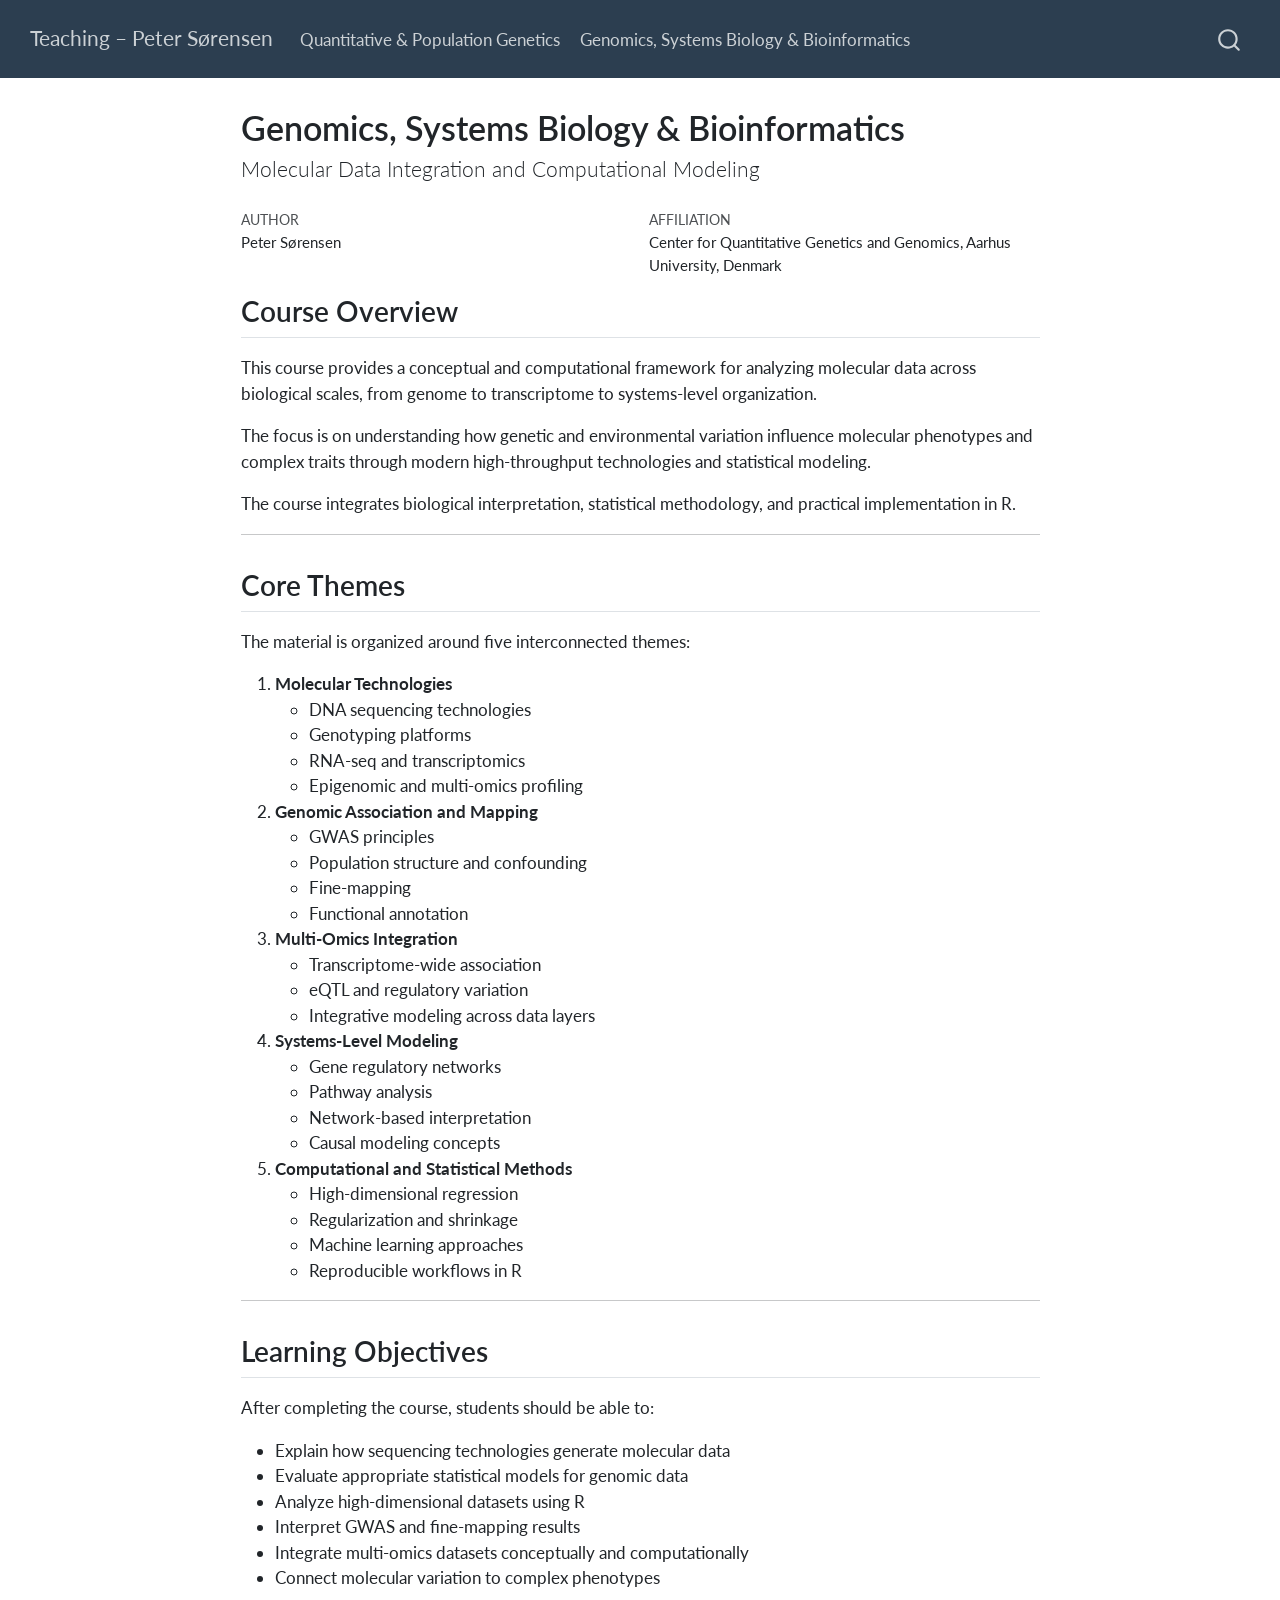
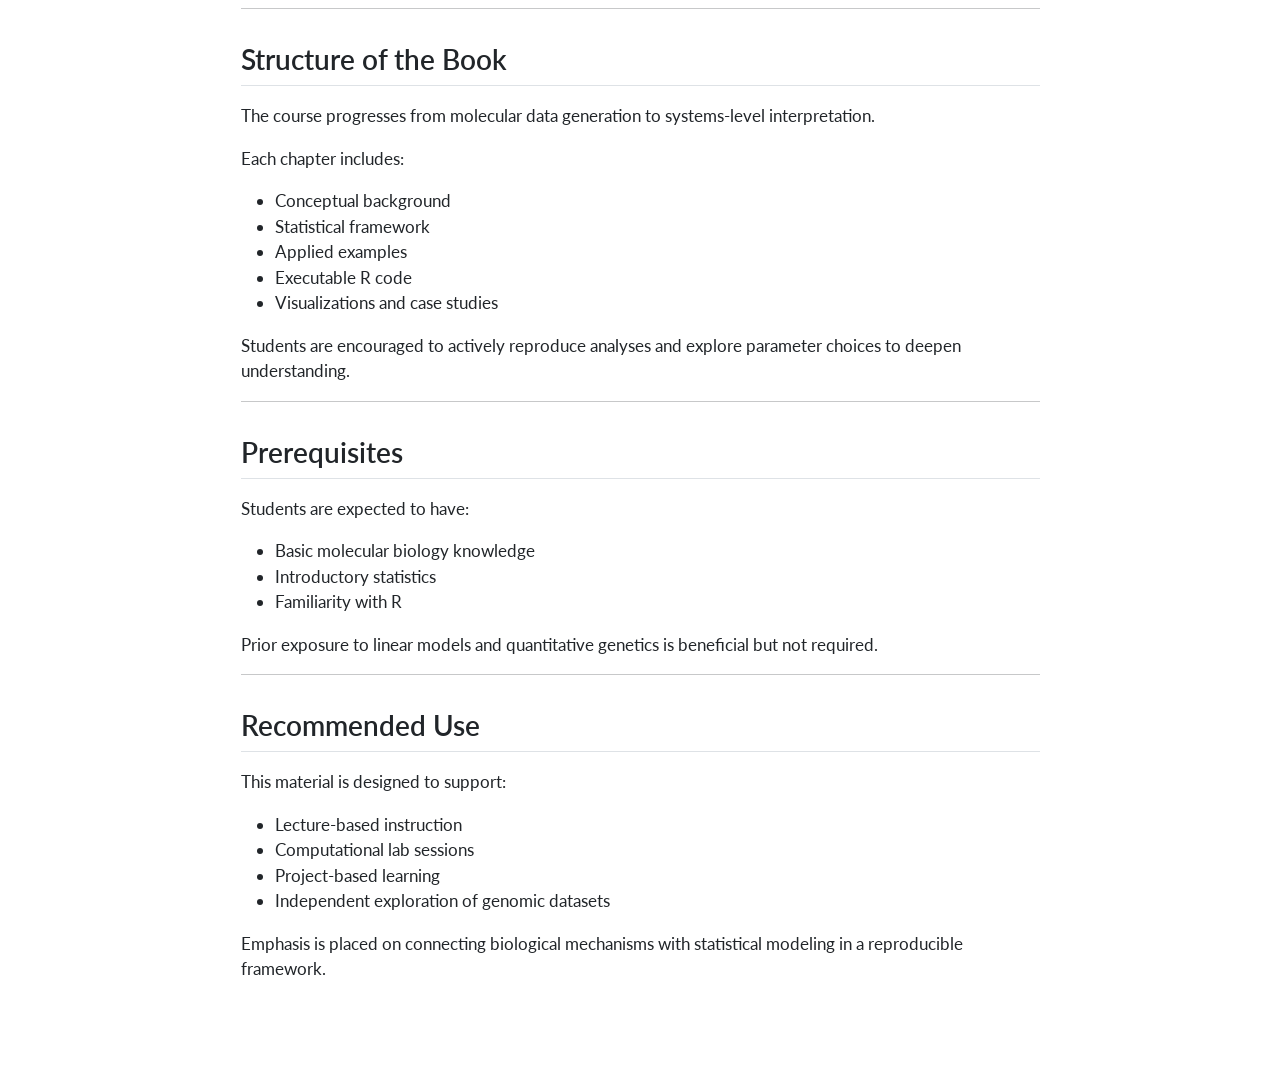
==== docs/genomics-systems-bioinfo/index.html @ 957a89f6 "updates" ====
<!DOCTYPE html>
<html xmlns="http://www.w3.org/1999/xhtml" lang="en" xml:lang="en"><head>

<meta charset="utf-8">
<meta name="generator" content="quarto-1.7.32">

<meta name="viewport" content="width=device-width, initial-scale=1.0, user-scalable=yes">

<meta name="author" content="Peter Sørensen">

<title>Genomics, Systems Biology &amp; Bioinformatics – Teaching – Peter Sørensen</title>
<style>
code{white-space: pre-wrap;}
span.smallcaps{font-variant: small-caps;}
div.columns{display: flex; gap: min(4vw, 1.5em);}
div.column{flex: auto; overflow-x: auto;}
div.hanging-indent{margin-left: 1.5em; text-indent: -1.5em;}
ul.task-list{list-style: none;}
ul.task-list li input[type="checkbox"] {
  width: 0.8em;
  margin: 0 0.8em 0.2em -1em; /* quarto-specific, see https://github.com/quarto-dev/quarto-cli/issues/4556 */ 
  vertical-align: middle;
}
</style>


<script src="../site_libs/quarto-nav/quarto-nav.js"></script>
<script src="../site_libs/quarto-nav/headroom.min.js"></script>
<script src="../site_libs/clipboard/clipboard.min.js"></script>
<script src="../site_libs/quarto-search/autocomplete.umd.js"></script>
<script src="../site_libs/quarto-search/fuse.min.js"></script>
<script src="../site_libs/quarto-search/quarto-search.js"></script>
<meta name="quarto:offset" content="../">
<script src="../site_libs/quarto-html/quarto.js" type="module"></script>
<script src="../site_libs/quarto-html/tabsets/tabsets.js" type="module"></script>
<script src="../site_libs/quarto-html/popper.min.js"></script>
<script src="../site_libs/quarto-html/tippy.umd.min.js"></script>
<script src="../site_libs/quarto-html/anchor.min.js"></script>
<link href="../site_libs/quarto-html/tippy.css" rel="stylesheet">
<link href="../site_libs/quarto-html/quarto-syntax-highlighting-37eea08aefeeee20ff55810ff984fec1.css" rel="stylesheet" id="quarto-text-highlighting-styles">
<script src="../site_libs/bootstrap/bootstrap.min.js"></script>
<link href="../site_libs/bootstrap/bootstrap-icons.css" rel="stylesheet">
<link href="../site_libs/bootstrap/bootstrap-cc63fce9873912f1bbbccf05079cc9ea.min.css" rel="stylesheet" append-hash="true" id="quarto-bootstrap" data-mode="light">
<script id="quarto-search-options" type="application/json">{
  "location": "navbar",
  "copy-button": false,
  "collapse-after": 3,
  "panel-placement": "end",
  "type": "overlay",
  "limit": 50,
  "keyboard-shortcut": [
    "f",
    "/",
    "s"
  ],
  "show-item-context": false,
  "language": {
    "search-no-results-text": "No results",
    "search-matching-documents-text": "matching documents",
    "search-copy-link-title": "Copy link to search",
    "search-hide-matches-text": "Hide additional matches",
    "search-more-match-text": "more match in this document",
    "search-more-matches-text": "more matches in this document",
    "search-clear-button-title": "Clear",
    "search-text-placeholder": "",
    "search-detached-cancel-button-title": "Cancel",
    "search-submit-button-title": "Submit",
    "search-label": "Search"
  }
}</script>


</head>

<body class="nav-fixed fullcontent quarto-light">

<div id="quarto-search-results"></div>
  <header id="quarto-header" class="headroom fixed-top">
    <nav class="navbar navbar-expand-lg " data-bs-theme="dark">
      <div class="navbar-container container-fluid">
      <div class="navbar-brand-container mx-auto">
    <a class="navbar-brand" href="../index.html">
    <span class="navbar-title">Teaching – Peter Sørensen</span>
    </a>
  </div>
            <div id="quarto-search" class="" title="Search"></div>
          <button class="navbar-toggler" type="button" data-bs-toggle="collapse" data-bs-target="#navbarCollapse" aria-controls="navbarCollapse" role="menu" aria-expanded="false" aria-label="Toggle navigation" onclick="if (window.quartoToggleHeadroom) { window.quartoToggleHeadroom(); }">
  <span class="navbar-toggler-icon"></span>
</button>
          <div class="collapse navbar-collapse" id="navbarCollapse">
            <ul class="navbar-nav navbar-nav-scroll me-auto">
  <li class="nav-item">
    <a class="nav-link" href="../quant-genetics/"> 
<span class="menu-text">Quantitative &amp; Population Genetics</span></a>
  </li>  
  <li class="nav-item">
    <a class="nav-link" href="../genomics-systems-bioinfo/"> 
<span class="menu-text">Genomics, Systems Biology &amp; Bioinformatics</span></a>
  </li>  
</ul>
          </div> <!-- /navcollapse -->
            <div class="quarto-navbar-tools">
</div>
      </div> <!-- /container-fluid -->
    </nav>
</header>
<!-- content -->
<div id="quarto-content" class="quarto-container page-columns page-rows-contents page-layout-article page-navbar">
<!-- sidebar -->
<!-- margin-sidebar -->
    
<!-- main -->
<main class="content" id="quarto-document-content">

<header id="title-block-header" class="quarto-title-block default">
<div class="quarto-title">
<h1 class="title">Genomics, Systems Biology &amp; Bioinformatics</h1>
<p class="subtitle lead">Molecular Data Integration and Computational Modeling</p>
</div>


<div class="quarto-title-meta-author">
  <div class="quarto-title-meta-heading">Author</div>
  <div class="quarto-title-meta-heading">Affiliation</div>
  
    <div class="quarto-title-meta-contents">
    <p class="author">Peter Sørensen </p>
  </div>
  <div class="quarto-title-meta-contents">
        <p class="affiliation">
            Center for Quantitative Genetics and Genomics, Aarhus University, Denmark
          </p>
      </div>
  </div>

<div class="quarto-title-meta">

      
  
    
  </div>
  


</header>


<section id="course-overview" class="level2">
<h2 class="anchored" data-anchor-id="course-overview">Course Overview</h2>
<p>This course provides a conceptual and computational framework for analyzing molecular data across biological scales, from genome to transcriptome to systems-level organization.</p>
<p>The focus is on understanding how genetic and environmental variation influence molecular phenotypes and complex traits through modern high-throughput technologies and statistical modeling.</p>
<p>The course integrates biological interpretation, statistical methodology, and practical implementation in R.</p>
<hr>
</section>
<section id="core-themes" class="level2">
<h2 class="anchored" data-anchor-id="core-themes">Core Themes</h2>
<p>The material is organized around five interconnected themes:</p>
<ol type="1">
<li><strong>Molecular Technologies</strong>
<ul>
<li>DNA sequencing technologies<br>
</li>
<li>Genotyping platforms<br>
</li>
<li>RNA-seq and transcriptomics<br>
</li>
<li>Epigenomic and multi-omics profiling</li>
</ul></li>
<li><strong>Genomic Association and Mapping</strong>
<ul>
<li>GWAS principles<br>
</li>
<li>Population structure and confounding<br>
</li>
<li>Fine-mapping<br>
</li>
<li>Functional annotation</li>
</ul></li>
<li><strong>Multi-Omics Integration</strong>
<ul>
<li>Transcriptome-wide association<br>
</li>
<li>eQTL and regulatory variation<br>
</li>
<li>Integrative modeling across data layers</li>
</ul></li>
<li><strong>Systems-Level Modeling</strong>
<ul>
<li>Gene regulatory networks<br>
</li>
<li>Pathway analysis<br>
</li>
<li>Network-based interpretation<br>
</li>
<li>Causal modeling concepts</li>
</ul></li>
<li><strong>Computational and Statistical Methods</strong>
<ul>
<li>High-dimensional regression<br>
</li>
<li>Regularization and shrinkage<br>
</li>
<li>Machine learning approaches<br>
</li>
<li>Reproducible workflows in R</li>
</ul></li>
</ol>
<hr>
</section>
<section id="learning-objectives" class="level2">
<h2 class="anchored" data-anchor-id="learning-objectives">Learning Objectives</h2>
<p>After completing the course, students should be able to:</p>
<ul>
<li>Explain how sequencing technologies generate molecular data<br>
</li>
<li>Evaluate appropriate statistical models for genomic data<br>
</li>
<li>Analyze high-dimensional datasets using R<br>
</li>
<li>Interpret GWAS and fine-mapping results<br>
</li>
<li>Integrate multi-omics datasets conceptually and computationally<br>
</li>
<li>Connect molecular variation to complex phenotypes</li>
</ul>
<hr>
</section>
<section id="structure-of-the-book" class="level2">
<h2 class="anchored" data-anchor-id="structure-of-the-book">Structure of the Book</h2>
<p>The course progresses from molecular data generation to systems-level interpretation.</p>
<p>Each chapter includes:</p>
<ul>
<li>Conceptual background<br>
</li>
<li>Statistical framework<br>
</li>
<li>Applied examples<br>
</li>
<li>Executable R code<br>
</li>
<li>Visualizations and case studies</li>
</ul>
<p>Students are encouraged to actively reproduce analyses and explore parameter choices to deepen understanding.</p>
<hr>
</section>
<section id="prerequisites" class="level2">
<h2 class="anchored" data-anchor-id="prerequisites">Prerequisites</h2>
<p>Students are expected to have:</p>
<ul>
<li>Basic molecular biology knowledge<br>
</li>
<li>Introductory statistics<br>
</li>
<li>Familiarity with R</li>
</ul>
<p>Prior exposure to linear models and quantitative genetics is beneficial but not required.</p>
<hr>
</section>
<section id="recommended-use" class="level2">
<h2 class="anchored" data-anchor-id="recommended-use">Recommended Use</h2>
<p>This material is designed to support:</p>
<ul>
<li>Lecture-based instruction<br>
</li>
<li>Computational lab sessions<br>
</li>
<li>Project-based learning<br>
</li>
<li>Independent exploration of genomic datasets</li>
</ul>
<p>Emphasis is placed on connecting biological mechanisms with statistical modeling in a reproducible framework.</p>


</section>

</main> <!-- /main -->
<script id="quarto-html-after-body" type="application/javascript">
  window.document.addEventListener("DOMContentLoaded", function (event) {
    const icon = "";
    const anchorJS = new window.AnchorJS();
    anchorJS.options = {
      placement: 'right',
      icon: icon
    };
    anchorJS.add('.anchored');
    const isCodeAnnotation = (el) => {
      for (const clz of el.classList) {
        if (clz.startsWith('code-annotation-')) {                     
          return true;
        }
      }
      return false;
    }
    const onCopySuccess = function(e) {
      // button target
      const button = e.trigger;
      // don't keep focus
      button.blur();
      // flash "checked"
      button.classList.add('code-copy-button-checked');
      var currentTitle = button.getAttribute("title");
      button.setAttribute("title", "Copied!");
      let tooltip;
      if (window.bootstrap) {
        button.setAttribute("data-bs-toggle", "tooltip");
        button.setAttribute("data-bs-placement", "left");
        button.setAttribute("data-bs-title", "Copied!");
        tooltip = new bootstrap.Tooltip(button, 
          { trigger: "manual", 
            customClass: "code-copy-button-tooltip",
            offset: [0, -8]});
        tooltip.show();    
      }
      setTimeout(function() {
        if (tooltip) {
          tooltip.hide();
          button.removeAttribute("data-bs-title");
          button.removeAttribute("data-bs-toggle");
          button.removeAttribute("data-bs-placement");
        }
        button.setAttribute("title", currentTitle);
        button.classList.remove('code-copy-button-checked');
      }, 1000);
      // clear code selection
      e.clearSelection();
    }
    const getTextToCopy = function(trigger) {
        const codeEl = trigger.previousElementSibling.cloneNode(true);
        for (const childEl of codeEl.children) {
          if (isCodeAnnotation(childEl)) {
            childEl.remove();
          }
        }
        return codeEl.innerText;
    }
    const clipboard = new window.ClipboardJS('.code-copy-button:not([data-in-quarto-modal])', {
      text: getTextToCopy
    });
    clipboard.on('success', onCopySuccess);
    if (window.document.getElementById('quarto-embedded-source-code-modal')) {
      const clipboardModal = new window.ClipboardJS('.code-copy-button[data-in-quarto-modal]', {
        text: getTextToCopy,
        container: window.document.getElementById('quarto-embedded-source-code-modal')
      });
      clipboardModal.on('success', onCopySuccess);
    }
      var localhostRegex = new RegExp(/^(?:http|https):\/\/localhost\:?[0-9]*\//);
      var mailtoRegex = new RegExp(/^mailto:/);
        var filterRegex = new RegExp('/' + window.location.host + '/');
      var isInternal = (href) => {
          return filterRegex.test(href) || localhostRegex.test(href) || mailtoRegex.test(href);
      }
      // Inspect non-navigation links and adorn them if external
     var links = window.document.querySelectorAll('a[href]:not(.nav-link):not(.navbar-brand):not(.toc-action):not(.sidebar-link):not(.sidebar-item-toggle):not(.pagination-link):not(.no-external):not([aria-hidden]):not(.dropdown-item):not(.quarto-navigation-tool):not(.about-link)');
      for (var i=0; i<links.length; i++) {
        const link = links[i];
        if (!isInternal(link.href)) {
          // undo the damage that might have been done by quarto-nav.js in the case of
          // links that we want to consider external
          if (link.dataset.originalHref !== undefined) {
            link.href = link.dataset.originalHref;
          }
        }
      }
    function tippyHover(el, contentFn, onTriggerFn, onUntriggerFn) {
      const config = {
        allowHTML: true,
        maxWidth: 500,
        delay: 100,
        arrow: false,
        appendTo: function(el) {
            return el.parentElement;
        },
        interactive: true,
        interactiveBorder: 10,
        theme: 'quarto',
        placement: 'bottom-start',
      };
      if (contentFn) {
        config.content = contentFn;
      }
      if (onTriggerFn) {
        config.onTrigger = onTriggerFn;
      }
      if (onUntriggerFn) {
        config.onUntrigger = onUntriggerFn;
      }
      window.tippy(el, config); 
    }
    const noterefs = window.document.querySelectorAll('a[role="doc-noteref"]');
    for (var i=0; i<noterefs.length; i++) {
      const ref = noterefs[i];
      tippyHover(ref, function() {
        // use id or data attribute instead here
        let href = ref.getAttribute('data-footnote-href') || ref.getAttribute('href');
        try { href = new URL(href).hash; } catch {}
        const id = href.replace(/^#\/?/, "");
        const note = window.document.getElementById(id);
        if (note) {
          return note.innerHTML;
        } else {
          return "";
        }
      });
    }
    const xrefs = window.document.querySelectorAll('a.quarto-xref');
    const processXRef = (id, note) => {
      // Strip column container classes
      const stripColumnClz = (el) => {
        el.classList.remove("page-full", "page-columns");
        if (el.children) {
          for (const child of el.children) {
            stripColumnClz(child);
          }
        }
      }
      stripColumnClz(note)
      if (id === null || id.startsWith('sec-')) {
        // Special case sections, only their first couple elements
        const container = document.createElement("div");
        if (note.children && note.children.length > 2) {
          container.appendChild(note.children[0].cloneNode(true));
          for (let i = 1; i < note.children.length; i++) {
            const child = note.children[i];
            if (child.tagName === "P" && child.innerText === "") {
              continue;
            } else {
              container.appendChild(child.cloneNode(true));
              break;
            }
          }
          if (window.Quarto?.typesetMath) {
            window.Quarto.typesetMath(container);
          }
          return container.innerHTML
        } else {
          if (window.Quarto?.typesetMath) {
            window.Quarto.typesetMath(note);
          }
          return note.innerHTML;
        }
      } else {
        // Remove any anchor links if they are present
        const anchorLink = note.querySelector('a.anchorjs-link');
        if (anchorLink) {
          anchorLink.remove();
        }
        if (window.Quarto?.typesetMath) {
          window.Quarto.typesetMath(note);
        }
        if (note.classList.contains("callout")) {
          return note.outerHTML;
        } else {
          return note.innerHTML;
        }
      }
    }
    for (var i=0; i<xrefs.length; i++) {
      const xref = xrefs[i];
      tippyHover(xref, undefined, function(instance) {
        instance.disable();
        let url = xref.getAttribute('href');
        let hash = undefined; 
        if (url.startsWith('#')) {
          hash = url;
        } else {
          try { hash = new URL(url).hash; } catch {}
        }
        if (hash) {
          const id = hash.replace(/^#\/?/, "");
          const note = window.document.getElementById(id);
          if (note !== null) {
            try {
              const html = processXRef(id, note.cloneNode(true));
              instance.setContent(html);
            } finally {
              instance.enable();
              instance.show();
            }
          } else {
            // See if we can fetch this
            fetch(url.split('#')[0])
            .then(res => res.text())
            .then(html => {
              const parser = new DOMParser();
              const htmlDoc = parser.parseFromString(html, "text/html");
              const note = htmlDoc.getElementById(id);
              if (note !== null) {
                const html = processXRef(id, note);
                instance.setContent(html);
              } 
            }).finally(() => {
              instance.enable();
              instance.show();
            });
          }
        } else {
          // See if we can fetch a full url (with no hash to target)
          // This is a special case and we should probably do some content thinning / targeting
          fetch(url)
          .then(res => res.text())
          .then(html => {
            const parser = new DOMParser();
            const htmlDoc = parser.parseFromString(html, "text/html");
            const note = htmlDoc.querySelector('main.content');
            if (note !== null) {
              // This should only happen for chapter cross references
              // (since there is no id in the URL)
              // remove the first header
              if (note.children.length > 0 && note.children[0].tagName === "HEADER") {
                note.children[0].remove();
              }
              const html = processXRef(null, note);
              instance.setContent(html);
            } 
          }).finally(() => {
            instance.enable();
            instance.show();
          });
        }
      }, function(instance) {
      });
    }
        let selectedAnnoteEl;
        const selectorForAnnotation = ( cell, annotation) => {
          let cellAttr = 'data-code-cell="' + cell + '"';
          let lineAttr = 'data-code-annotation="' +  annotation + '"';
          const selector = 'span[' + cellAttr + '][' + lineAttr + ']';
          return selector;
        }
        const selectCodeLines = (annoteEl) => {
          const doc = window.document;
          const targetCell = annoteEl.getAttribute("data-target-cell");
          const targetAnnotation = annoteEl.getAttribute("data-target-annotation");
          const annoteSpan = window.document.querySelector(selectorForAnnotation(targetCell, targetAnnotation));
          const lines = annoteSpan.getAttribute("data-code-lines").split(",");
          const lineIds = lines.map((line) => {
            return targetCell + "-" + line;
          })
          let top = null;
          let height = null;
          let parent = null;
          if (lineIds.length > 0) {
              //compute the position of the single el (top and bottom and make a div)
              const el = window.document.getElementById(lineIds[0]);
              top = el.offsetTop;
              height = el.offsetHeight;
              parent = el.parentElement.parentElement;
            if (lineIds.length > 1) {
              const lastEl = window.document.getElementById(lineIds[lineIds.length - 1]);
              const bottom = lastEl.offsetTop + lastEl.offsetHeight;
              height = bottom - top;
            }
            if (top !== null && height !== null && parent !== null) {
              // cook up a div (if necessary) and position it 
              let div = window.document.getElementById("code-annotation-line-highlight");
              if (div === null) {
                div = window.document.createElement("div");
                div.setAttribute("id", "code-annotation-line-highlight");
                div.style.position = 'absolute';
                parent.appendChild(div);
              }
              div.style.top = top - 2 + "px";
              div.style.height = height + 4 + "px";
              div.style.left = 0;
              let gutterDiv = window.document.getElementById("code-annotation-line-highlight-gutter");
              if (gutterDiv === null) {
                gutterDiv = window.document.createElement("div");
                gutterDiv.setAttribute("id", "code-annotation-line-highlight-gutter");
                gutterDiv.style.position = 'absolute';
                const codeCell = window.document.getElementById(targetCell);
                const gutter = codeCell.querySelector('.code-annotation-gutter');
                gutter.appendChild(gutterDiv);
              }
              gutterDiv.style.top = top - 2 + "px";
              gutterDiv.style.height = height + 4 + "px";
            }
            selectedAnnoteEl = annoteEl;
          }
        };
        const unselectCodeLines = () => {
          const elementsIds = ["code-annotation-line-highlight", "code-annotation-line-highlight-gutter"];
          elementsIds.forEach((elId) => {
            const div = window.document.getElementById(elId);
            if (div) {
              div.remove();
            }
          });
          selectedAnnoteEl = undefined;
        };
          // Handle positioning of the toggle
      window.addEventListener(
        "resize",
        throttle(() => {
          elRect = undefined;
          if (selectedAnnoteEl) {
            selectCodeLines(selectedAnnoteEl);
          }
        }, 10)
      );
      function throttle(fn, ms) {
      let throttle = false;
      let timer;
        return (...args) => {
          if(!throttle) { // first call gets through
              fn.apply(this, args);
              throttle = true;
          } else { // all the others get throttled
              if(timer) clearTimeout(timer); // cancel #2
              timer = setTimeout(() => {
                fn.apply(this, args);
                timer = throttle = false;
              }, ms);
          }
        };
      }
        // Attach click handler to the DT
        const annoteDls = window.document.querySelectorAll('dt[data-target-cell]');
        for (const annoteDlNode of annoteDls) {
          annoteDlNode.addEventListener('click', (event) => {
            const clickedEl = event.target;
            if (clickedEl !== selectedAnnoteEl) {
              unselectCodeLines();
              const activeEl = window.document.querySelector('dt[data-target-cell].code-annotation-active');
              if (activeEl) {
                activeEl.classList.remove('code-annotation-active');
              }
              selectCodeLines(clickedEl);
              clickedEl.classList.add('code-annotation-active');
            } else {
              // Unselect the line
              unselectCodeLines();
              clickedEl.classList.remove('code-annotation-active');
            }
          });
        }
    const findCites = (el) => {
      const parentEl = el.parentElement;
      if (parentEl) {
        const cites = parentEl.dataset.cites;
        if (cites) {
          return {
            el,
            cites: cites.split(' ')
          };
        } else {
          return findCites(el.parentElement)
        }
      } else {
        return undefined;
      }
    };
    var bibliorefs = window.document.querySelectorAll('a[role="doc-biblioref"]');
    for (var i=0; i<bibliorefs.length; i++) {
      const ref = bibliorefs[i];
      const citeInfo = findCites(ref);
      if (citeInfo) {
        tippyHover(citeInfo.el, function() {
          var popup = window.document.createElement('div');
          citeInfo.cites.forEach(function(cite) {
            var citeDiv = window.document.createElement('div');
            citeDiv.classList.add('hanging-indent');
            citeDiv.classList.add('csl-entry');
            var biblioDiv = window.document.getElementById('ref-' + cite);
            if (biblioDiv) {
              citeDiv.innerHTML = biblioDiv.innerHTML;
            }
            popup.appendChild(citeDiv);
          });
          return popup.innerHTML;
        });
      }
    }
  });
  </script>
</div> <!-- /content -->




</body></html>
---- docs/site_libs/quarto-html/tippy.css ----
.tippy-box[data-animation=fade][data-state=hidden]{opacity:0}[data-tippy-root]{max-width:calc(100vw - 10px)}.tippy-box{position:relative;background-color:#333;color:#fff;border-radius:4px;font-size:14px;line-height:1.4;white-space:normal;outline:0;transition-property:transform,visibility,opacity}.tippy-box[data-placement^=top]>.tippy-arrow{bottom:0}.tippy-box[data-placement^=top]>.tippy-arrow:before{bottom:-7px;left:0;border-width:8px 8px 0;border-top-color:initial;transform-origin:center top}.tippy-box[data-placement^=bottom]>.tippy-arrow{top:0}.tippy-box[data-placement^=bottom]>.tippy-arrow:before{top:-7px;left:0;border-width:0 8px 8px;border-bottom-color:initial;transform-origin:center bottom}.tippy-box[data-placement^=left]>.tippy-arrow{right:0}.tippy-box[data-placement^=left]>.tippy-arrow:before{border-width:8px 0 8px 8px;border-left-color:initial;right:-7px;transform-origin:center left}.tippy-box[data-placement^=right]>.tippy-arrow{left:0}.tippy-box[data-placement^=right]>.tippy-arrow:before{left:-7px;border-width:8px 8px 8px 0;border-right-color:initial;transform-origin:center right}.tippy-box[data-inertia][data-state=visible]{transition-timing-function:cubic-bezier(.54,1.5,.38,1.11)}.tippy-arrow{width:16px;height:16px;color:#333}.tippy-arrow:before{content:"";position:absolute;border-color:transparent;border-style:solid}.tippy-content{position:relative;padding:5px 9px;z-index:1}
---- docs/site_libs/quarto-html/quarto-syntax-highlighting-37eea08aefeeee20ff55810ff984fec1.css ----
/* quarto syntax highlight colors */
:root {
  --quarto-hl-ot-color: #003B4F;
  --quarto-hl-at-color: #657422;
  --quarto-hl-ss-color: #20794D;
  --quarto-hl-an-color: #5E5E5E;
  --quarto-hl-fu-color: #4758AB;
  --quarto-hl-st-color: #20794D;
  --quarto-hl-cf-color: #003B4F;
  --quarto-hl-op-color: #5E5E5E;
  --quarto-hl-er-color: #AD0000;
  --quarto-hl-bn-color: #AD0000;
  --quarto-hl-al-color: #AD0000;
  --quarto-hl-va-color: #111111;
  --quarto-hl-bu-color: inherit;
  --quarto-hl-ex-color: inherit;
  --quarto-hl-pp-color: #AD0000;
  --quarto-hl-in-color: #5E5E5E;
  --quarto-hl-vs-color: #20794D;
  --quarto-hl-wa-color: #5E5E5E;
  --quarto-hl-do-color: #5E5E5E;
  --quarto-hl-im-color: #00769E;
  --quarto-hl-ch-color: #20794D;
  --quarto-hl-dt-color: #AD0000;
  --quarto-hl-fl-color: #AD0000;
  --quarto-hl-co-color: #5E5E5E;
  --quarto-hl-cv-color: #5E5E5E;
  --quarto-hl-cn-color: #8f5902;
  --quarto-hl-sc-color: #5E5E5E;
  --quarto-hl-dv-color: #AD0000;
  --quarto-hl-kw-color: #003B4F;
}

/* other quarto variables */
:root {
  --quarto-font-monospace: SFMono-Regular, Menlo, Monaco, Consolas, "Liberation Mono", "Courier New", monospace;
}

/* syntax highlight based on Pandoc's rules */
pre > code.sourceCode > span {
  color: #003B4F;
}

code.sourceCode > span {
  color: #003B4F;
}

div.sourceCode,
div.sourceCode pre.sourceCode {
  color: #003B4F;
}

/* Normal */
code span {
  color: #003B4F;
}

/* Alert */
code span.al {
  color: #AD0000;
  font-style: inherit;
}

/* Annotation */
code span.an {
  color: #5E5E5E;
  font-style: inherit;
}

/* Attribute */
code span.at {
  color: #657422;
  font-style: inherit;
}

/* BaseN */
code span.bn {
  color: #AD0000;
  font-style: inherit;
}

/* BuiltIn */
code span.bu {
  font-style: inherit;
}

/* ControlFlow */
code span.cf {
  color: #003B4F;
  font-weight: bold;
  font-style: inherit;
}

/* Char */
code span.ch {
  color: #20794D;
  font-style: inherit;
}

/* Constant */
code span.cn {
  color: #8f5902;
  font-style: inherit;
}

/* Comment */
code span.co {
  color: #5E5E5E;
  font-style: inherit;
}

/* CommentVar */
code span.cv {
  color: #5E5E5E;
  font-style: italic;
}

/* Documentation */
code span.do {
  color: #5E5E5E;
  font-style: italic;
}

/* DataType */
code span.dt {
  color: #AD0000;
  font-style: inherit;
}

/* DecVal */
code span.dv {
  color: #AD0000;
  font-style: inherit;
}

/* Error */
code span.er {
  color: #AD0000;
  font-style: inherit;
}

/* Extension */
code span.ex {
  font-style: inherit;
}

/* Float */
code span.fl {
  color: #AD0000;
  font-style: inherit;
}

/* Function */
code span.fu {
  color: #4758AB;
  font-style: inherit;
}

/* Import */
code span.im {
  color: #00769E;
  font-style: inherit;
}

/* Information */
code span.in {
  color: #5E5E5E;
  font-style: inherit;
}

/* Keyword */
code span.kw {
  color: #003B4F;
  font-weight: bold;
  font-style: inherit;
}

/* Operator */
code span.op {
  color: #5E5E5E;
  font-style: inherit;
}

/* Other */
code span.ot {
  color: #003B4F;
  font-style: inherit;
}

/* Preprocessor */
code span.pp {
  color: #AD0000;
  font-style: inherit;
}

/* SpecialChar */
code span.sc {
  color: #5E5E5E;
  font-style: inherit;
}

/* SpecialString */
code span.ss {
  color: #20794D;
  font-style: inherit;
}

/* String */
code span.st {
  color: #20794D;
  font-style: inherit;
}

/* Variable */
code span.va {
  color: #111111;
  font-style: inherit;
}

/* VerbatimString */
code span.vs {
  color: #20794D;
  font-style: inherit;
}

/* Warning */
code span.wa {
  color: #5E5E5E;
  font-style: italic;
}

.prevent-inlining {
  content: "</";
}

/*# sourceMappingURL=27d3d809615f7771493d095567f04340.css.map */
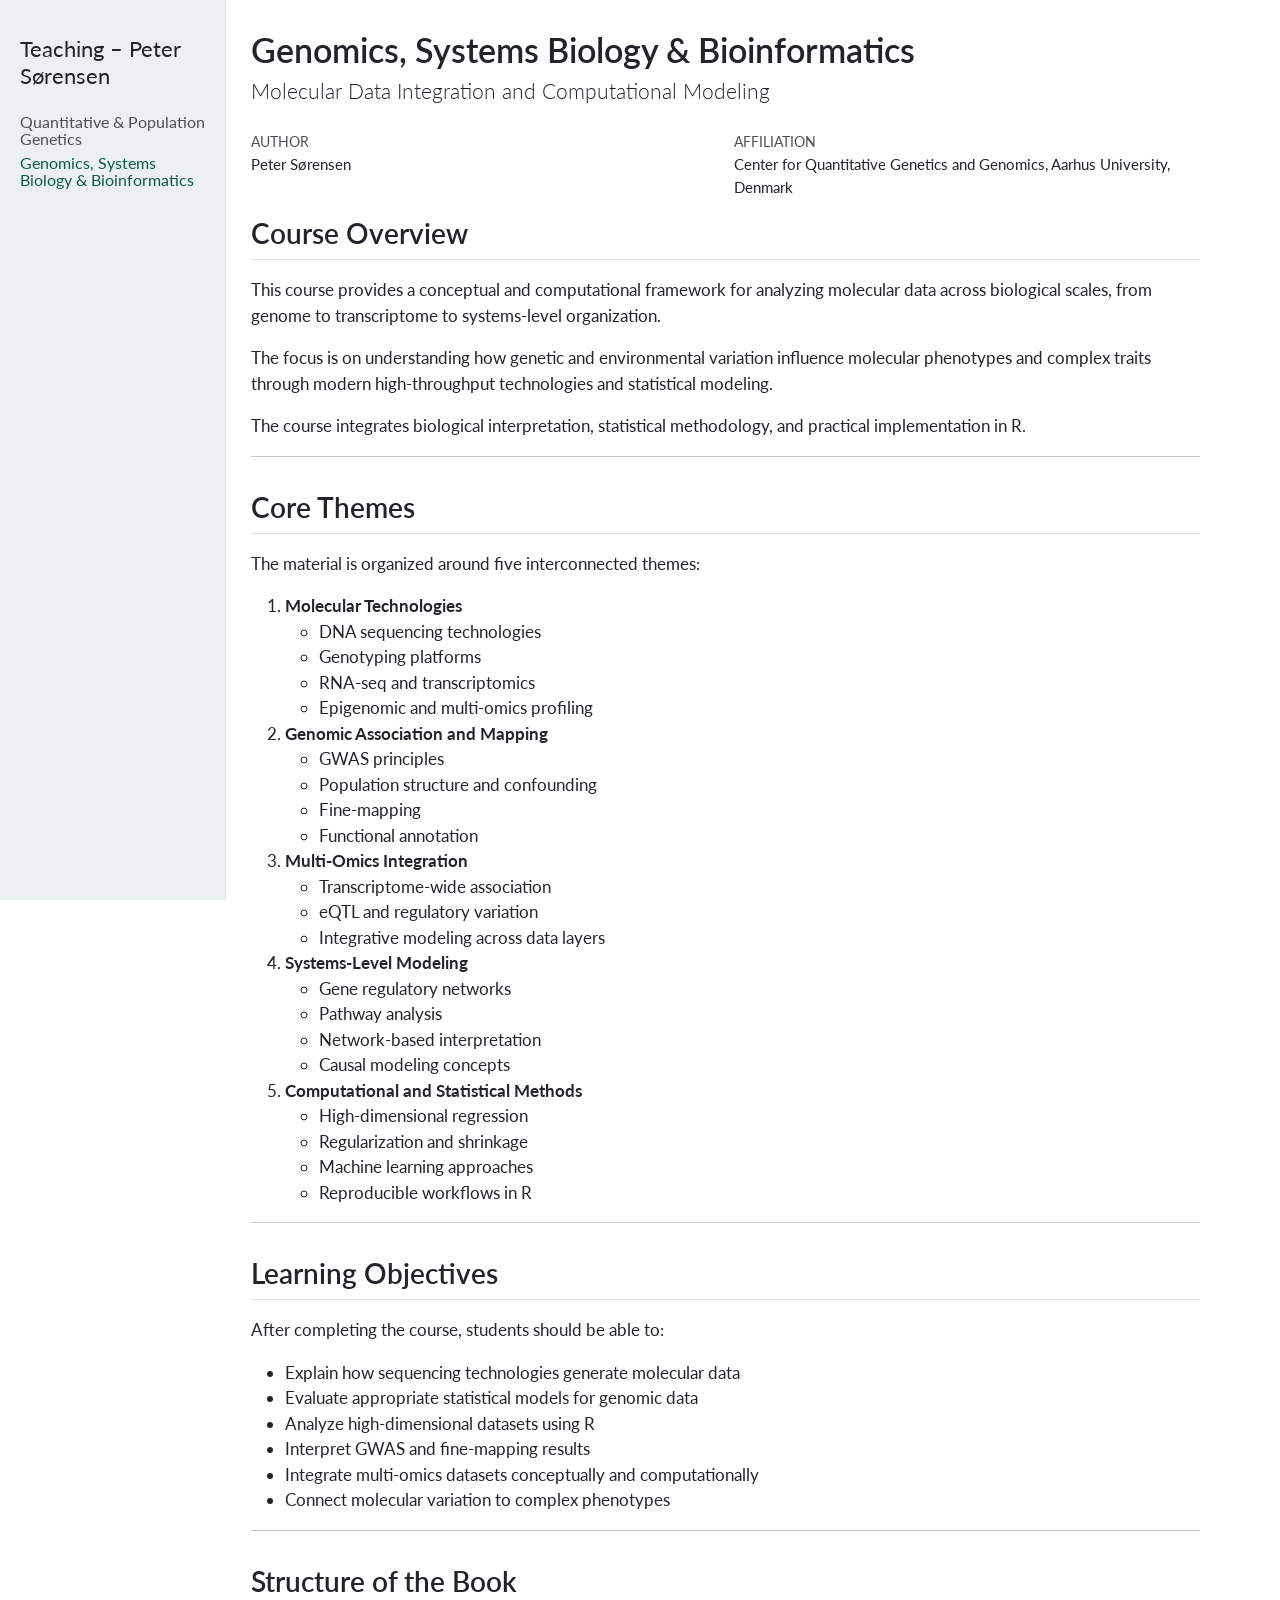
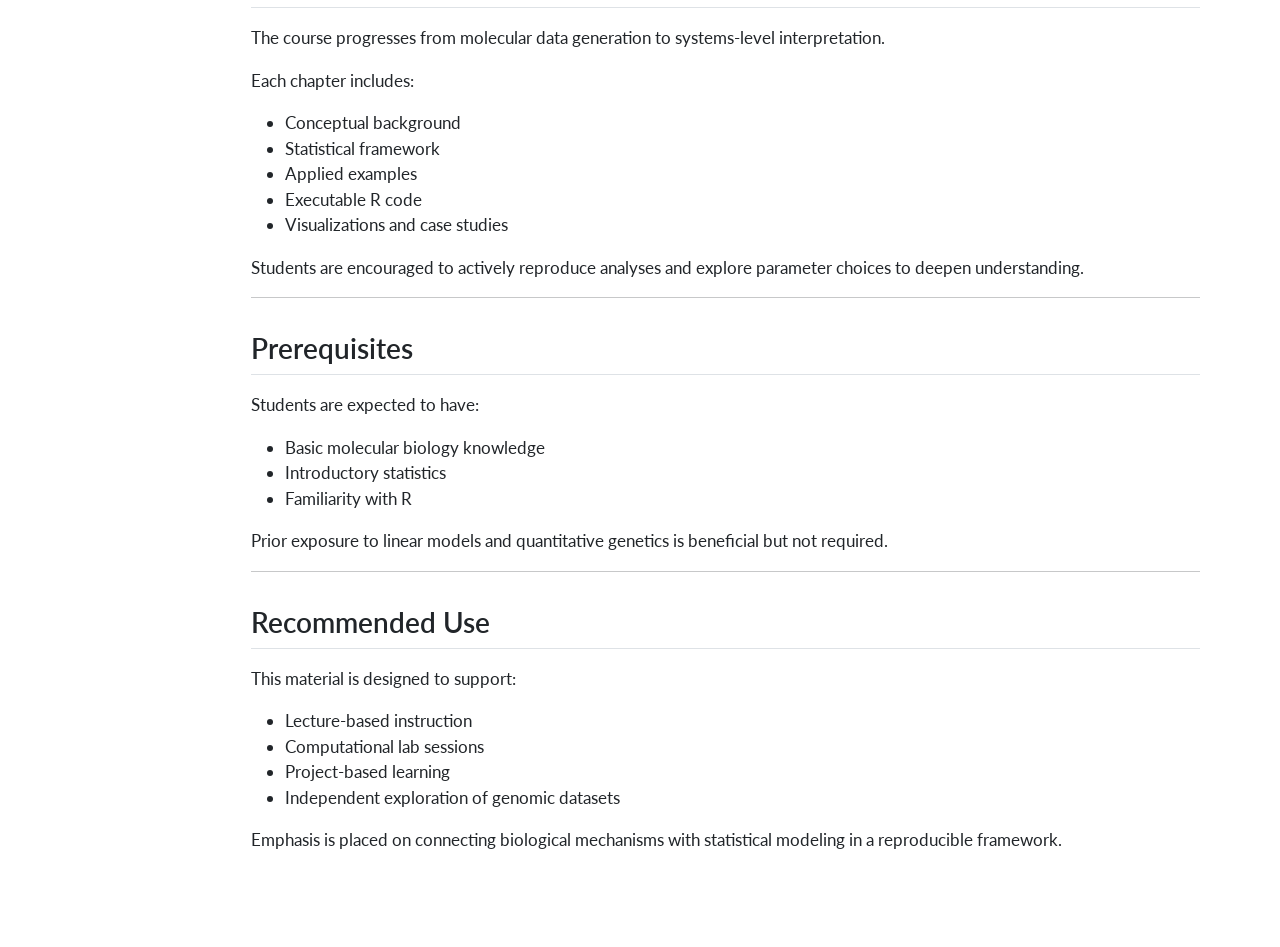
==== commit 62e93fc4: "updates" ====
--- a/docs/genomics-systems-bioinfo/index.html
+++ b/docs/genomics-systems-bioinfo/index.html
@@ -40,13 +40,13 @@
 <link href="../site_libs/quarto-html/quarto-syntax-highlighting-37eea08aefeeee20ff55810ff984fec1.css" rel="stylesheet" id="quarto-text-highlighting-styles">
 <script src="../site_libs/bootstrap/bootstrap.min.js"></script>
 <link href="../site_libs/bootstrap/bootstrap-icons.css" rel="stylesheet">
-<link href="../site_libs/bootstrap/bootstrap-cc63fce9873912f1bbbccf05079cc9ea.min.css" rel="stylesheet" append-hash="true" id="quarto-bootstrap" data-mode="light">
+<link href="../site_libs/bootstrap/bootstrap-10ce70f913b154063846b369cfb67191.min.css" rel="stylesheet" append-hash="true" id="quarto-bootstrap" data-mode="light">
 <script id="quarto-search-options" type="application/json">{
-  "location": "navbar",
+  "location": "sidebar",
   "copy-button": false,
   "collapse-after": 3,
-  "panel-placement": "end",
-  "type": "overlay",
+  "panel-placement": "start",
+  "type": "textbox",
   "limit": 50,
   "keyboard-shortcut": [
     "f",
@@ -72,41 +72,50 @@
 
 </head>
 
-<body class="nav-fixed fullcontent quarto-light">
+<body class="nav-sidebar docked fullcontent quarto-light">
 
 <div id="quarto-search-results"></div>
   <header id="quarto-header" class="headroom fixed-top">
-    <nav class="navbar navbar-expand-lg " data-bs-theme="dark">
-      <div class="navbar-container container-fluid">
-      <div class="navbar-brand-container mx-auto">
-    <a class="navbar-brand" href="../index.html">
-    <span class="navbar-title">Teaching – Peter Sørensen</span>
-    </a>
-  </div>
-            <div id="quarto-search" class="" title="Search"></div>
-          <button class="navbar-toggler" type="button" data-bs-toggle="collapse" data-bs-target="#navbarCollapse" aria-controls="navbarCollapse" role="menu" aria-expanded="false" aria-label="Toggle navigation" onclick="if (window.quartoToggleHeadroom) { window.quartoToggleHeadroom(); }">
-  <span class="navbar-toggler-icon"></span>
-</button>
-          <div class="collapse navbar-collapse" id="navbarCollapse">
-            <ul class="navbar-nav navbar-nav-scroll me-auto">
-  <li class="nav-item">
-    <a class="nav-link" href="../quant-genetics/"> 
-<span class="menu-text">Quantitative &amp; Population Genetics</span></a>
-  </li>  
-  <li class="nav-item">
-    <a class="nav-link" href="../genomics-systems-bioinfo/"> 
-<span class="menu-text">Genomics, Systems Biology &amp; Bioinformatics</span></a>
-  </li>  
-</ul>
-          </div> <!-- /navcollapse -->
-            <div class="quarto-navbar-tools">
-</div>
-      </div> <!-- /container-fluid -->
-    </nav>
+  <nav class="quarto-secondary-nav">
+    <div class="container-fluid d-flex">
+      <button type="button" class="quarto-btn-toggle btn" data-bs-toggle="collapse" role="button" data-bs-target=".quarto-sidebar-collapse-item" aria-controls="quarto-sidebar" aria-expanded="false" aria-label="Toggle sidebar navigation" onclick="if (window.quartoToggleHeadroom) { window.quartoToggleHeadroom(); }">
+        <i class="bi bi-layout-text-sidebar-reverse"></i>
+      </button>
+        <nav class="quarto-page-breadcrumbs" aria-label="breadcrumb"><ol class="breadcrumb"><li class="breadcrumb-item">
+      Teaching – Peter Sørensen
+      </li></ol></nav>
+        <a class="flex-grow-1" role="navigation" data-bs-toggle="collapse" data-bs-target=".quarto-sidebar-collapse-item" aria-controls="quarto-sidebar" aria-expanded="false" aria-label="Toggle sidebar navigation" onclick="if (window.quartoToggleHeadroom) { window.quartoToggleHeadroom(); }">      
+        </a>
+    </div>
+  </nav>
 </header>
 <!-- content -->
-<div id="quarto-content" class="quarto-container page-columns page-rows-contents page-layout-article page-navbar">
+<div id="quarto-content" class="quarto-container page-columns page-rows-contents page-layout-article">
 <!-- sidebar -->
+  <nav id="quarto-sidebar" class="sidebar collapse collapse-horizontal quarto-sidebar-collapse-item sidebar-navigation docked overflow-auto">
+    <div class="pt-lg-2 mt-2 text-left sidebar-header">
+    <div class="sidebar-title mb-0 py-0">
+      <a href="../">Teaching – Peter Sørensen</a> 
+    </div>
+      </div>
+    <div class="sidebar-menu-container"> 
+    <ul class="list-unstyled mt-1">
+        <li class="sidebar-item">
+  <div class="sidebar-item-container"> 
+  <a href="../quant-genetics/" class="sidebar-item-text sidebar-link">
+ <span class="menu-text">Quantitative &amp; Population Genetics</span></a>
+  </div>
+</li>
+        <li class="sidebar-item">
+  <div class="sidebar-item-container"> 
+  <a href="../genomics-systems-bioinfo/" class="sidebar-item-text sidebar-link active">
+ <span class="menu-text">Genomics, Systems Biology &amp; Bioinformatics</span></a>
+  </div>
+</li>
+    </ul>
+    </div>
+</nav>
+<div id="quarto-sidebar-glass" class="quarto-sidebar-collapse-item" data-bs-toggle="collapse" data-bs-target=".quarto-sidebar-collapse-item"></div>
 <!-- margin-sidebar -->
     
 <!-- main -->
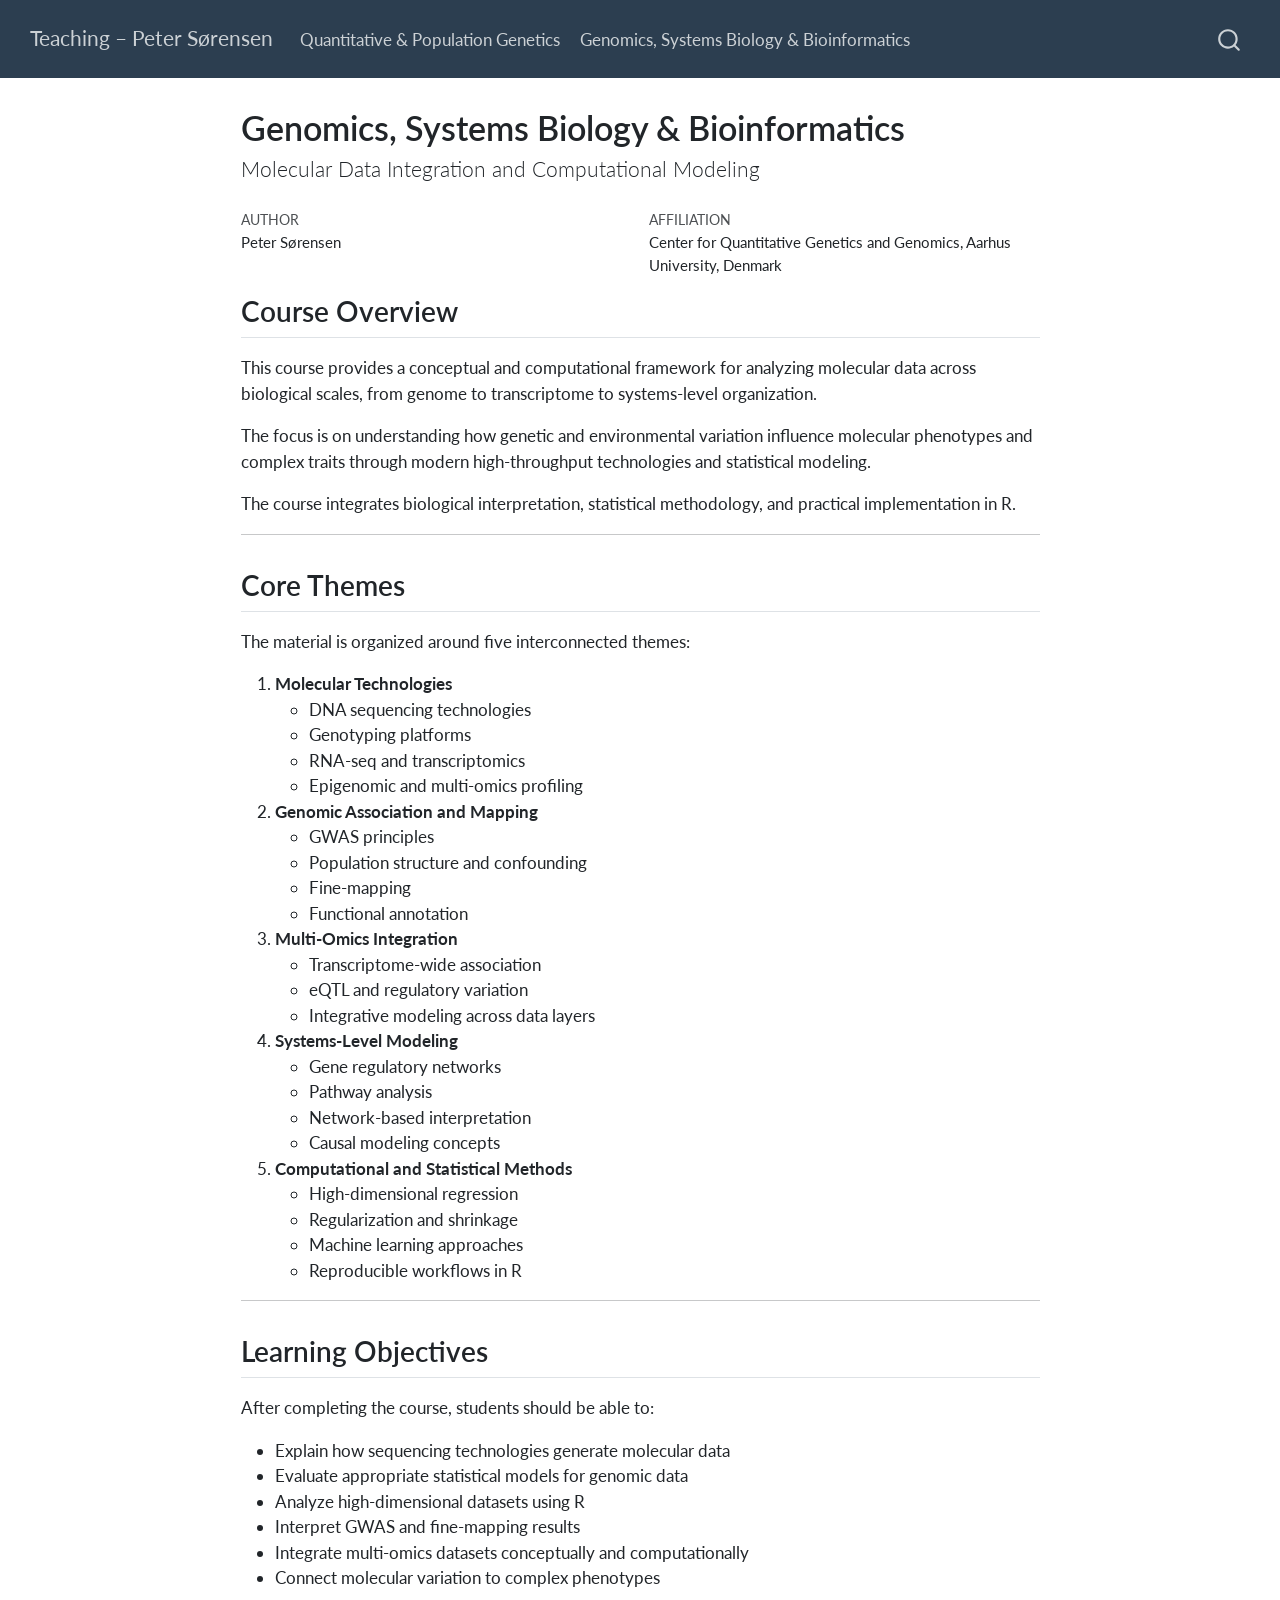
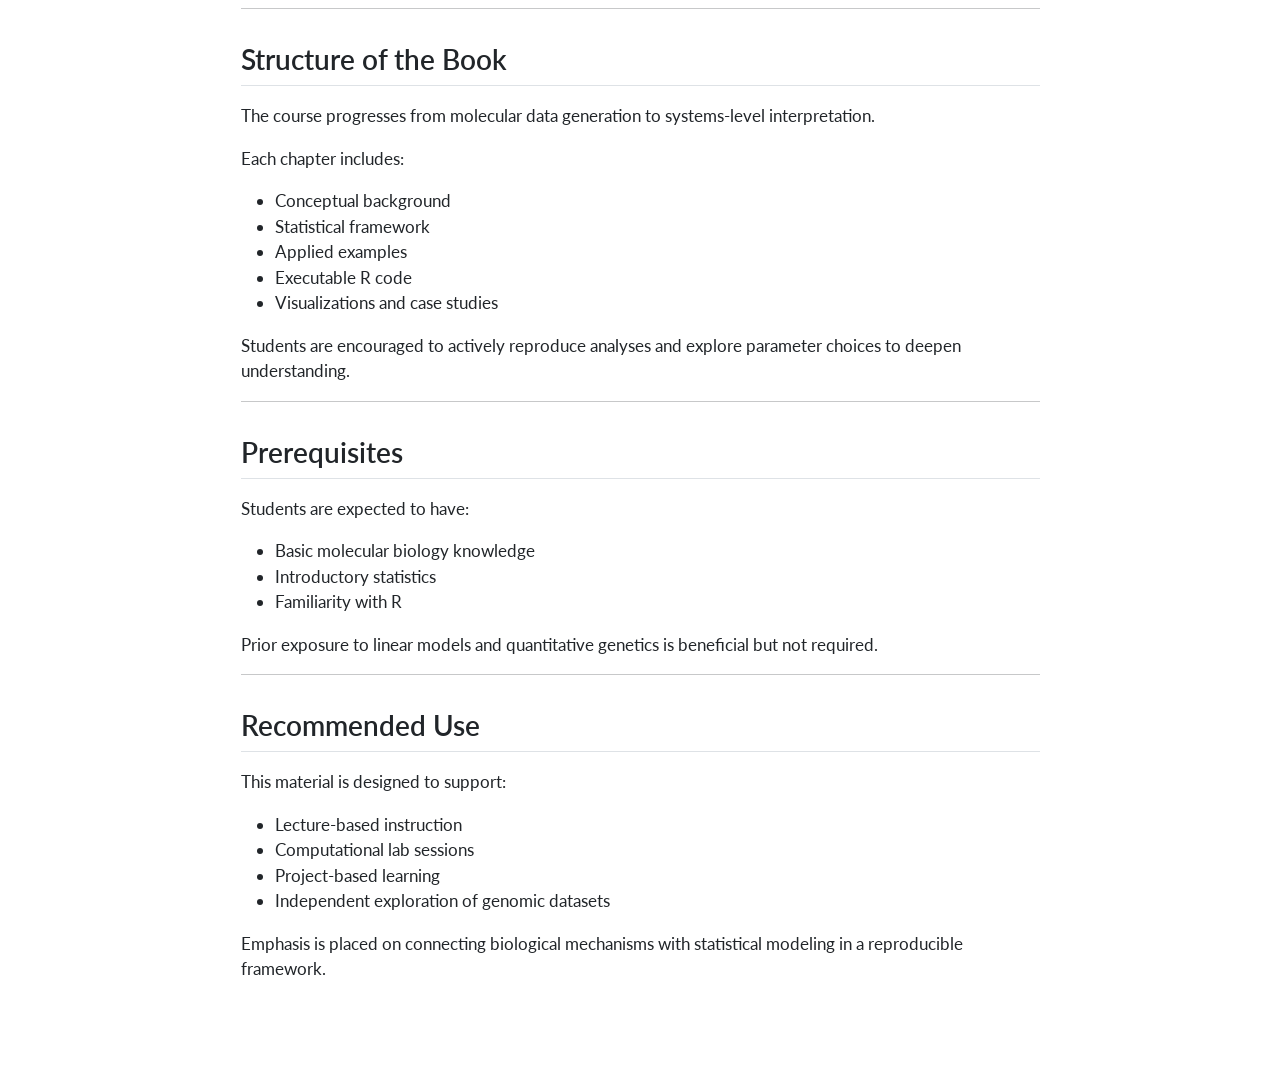
==== commit a7b567a4: "updates" ====
--- a/docs/genomics-systems-bioinfo/index.html
+++ b/docs/genomics-systems-bioinfo/index.html
@@ -40,13 +40,13 @@
 <link href="../site_libs/quarto-html/quarto-syntax-highlighting-37eea08aefeeee20ff55810ff984fec1.css" rel="stylesheet" id="quarto-text-highlighting-styles">
 <script src="../site_libs/bootstrap/bootstrap.min.js"></script>
 <link href="../site_libs/bootstrap/bootstrap-icons.css" rel="stylesheet">
-<link href="../site_libs/bootstrap/bootstrap-10ce70f913b154063846b369cfb67191.min.css" rel="stylesheet" append-hash="true" id="quarto-bootstrap" data-mode="light">
+<link href="../site_libs/bootstrap/bootstrap-cc63fce9873912f1bbbccf05079cc9ea.min.css" rel="stylesheet" append-hash="true" id="quarto-bootstrap" data-mode="light">
 <script id="quarto-search-options" type="application/json">{
-  "location": "sidebar",
+  "location": "navbar",
   "copy-button": false,
   "collapse-after": 3,
-  "panel-placement": "start",
-  "type": "textbox",
+  "panel-placement": "end",
+  "type": "overlay",
   "limit": 50,
   "keyboard-shortcut": [
     "f",
@@ -72,50 +72,41 @@
 
 </head>
 
-<body class="nav-sidebar docked fullcontent quarto-light">
+<body class="nav-fixed fullcontent quarto-light">
 
 <div id="quarto-search-results"></div>
   <header id="quarto-header" class="headroom fixed-top">
-  <nav class="quarto-secondary-nav">
-    <div class="container-fluid d-flex">
-      <button type="button" class="quarto-btn-toggle btn" data-bs-toggle="collapse" role="button" data-bs-target=".quarto-sidebar-collapse-item" aria-controls="quarto-sidebar" aria-expanded="false" aria-label="Toggle sidebar navigation" onclick="if (window.quartoToggleHeadroom) { window.quartoToggleHeadroom(); }">
-        <i class="bi bi-layout-text-sidebar-reverse"></i>
-      </button>
-        <nav class="quarto-page-breadcrumbs" aria-label="breadcrumb"><ol class="breadcrumb"><li class="breadcrumb-item">
-      Teaching – Peter Sørensen
-      </li></ol></nav>
-        <a class="flex-grow-1" role="navigation" data-bs-toggle="collapse" data-bs-target=".quarto-sidebar-collapse-item" aria-controls="quarto-sidebar" aria-expanded="false" aria-label="Toggle sidebar navigation" onclick="if (window.quartoToggleHeadroom) { window.quartoToggleHeadroom(); }">      
-        </a>
-    </div>
-  </nav>
+    <nav class="navbar navbar-expand-lg " data-bs-theme="dark">
+      <div class="navbar-container container-fluid">
+      <div class="navbar-brand-container mx-auto">
+    <a class="navbar-brand" href="../index.html">
+    <span class="navbar-title">Teaching – Peter Sørensen</span>
+    </a>
+  </div>
+            <div id="quarto-search" class="" title="Search"></div>
+          <button class="navbar-toggler" type="button" data-bs-toggle="collapse" data-bs-target="#navbarCollapse" aria-controls="navbarCollapse" role="menu" aria-expanded="false" aria-label="Toggle navigation" onclick="if (window.quartoToggleHeadroom) { window.quartoToggleHeadroom(); }">
+  <span class="navbar-toggler-icon"></span>
+</button>
+          <div class="collapse navbar-collapse" id="navbarCollapse">
+            <ul class="navbar-nav navbar-nav-scroll me-auto">
+  <li class="nav-item">
+    <a class="nav-link" href="../quant-genetics/"> 
+<span class="menu-text">Quantitative &amp; Population Genetics</span></a>
+  </li>  
+  <li class="nav-item">
+    <a class="nav-link" href="../genomics-systems-bioinfo/"> 
+<span class="menu-text">Genomics, Systems Biology &amp; Bioinformatics</span></a>
+  </li>  
+</ul>
+          </div> <!-- /navcollapse -->
+            <div class="quarto-navbar-tools">
+</div>
+      </div> <!-- /container-fluid -->
+    </nav>
 </header>
 <!-- content -->
-<div id="quarto-content" class="quarto-container page-columns page-rows-contents page-layout-article">
+<div id="quarto-content" class="quarto-container page-columns page-rows-contents page-layout-article page-navbar">
 <!-- sidebar -->
-  <nav id="quarto-sidebar" class="sidebar collapse collapse-horizontal quarto-sidebar-collapse-item sidebar-navigation docked overflow-auto">
-    <div class="pt-lg-2 mt-2 text-left sidebar-header">
-    <div class="sidebar-title mb-0 py-0">
-      <a href="../">Teaching – Peter Sørensen</a> 
-    </div>
-      </div>
-    <div class="sidebar-menu-container"> 
-    <ul class="list-unstyled mt-1">
-        <li class="sidebar-item">
-  <div class="sidebar-item-container"> 
-  <a href="../quant-genetics/" class="sidebar-item-text sidebar-link">
- <span class="menu-text">Quantitative &amp; Population Genetics</span></a>
-  </div>
-</li>
-        <li class="sidebar-item">
-  <div class="sidebar-item-container"> 
-  <a href="../genomics-systems-bioinfo/" class="sidebar-item-text sidebar-link active">
- <span class="menu-text">Genomics, Systems Biology &amp; Bioinformatics</span></a>
-  </div>
-</li>
-    </ul>
-    </div>
-</nav>
-<div id="quarto-sidebar-glass" class="quarto-sidebar-collapse-item" data-bs-toggle="collapse" data-bs-target=".quarto-sidebar-collapse-item"></div>
 <!-- margin-sidebar -->
     
 <!-- main -->
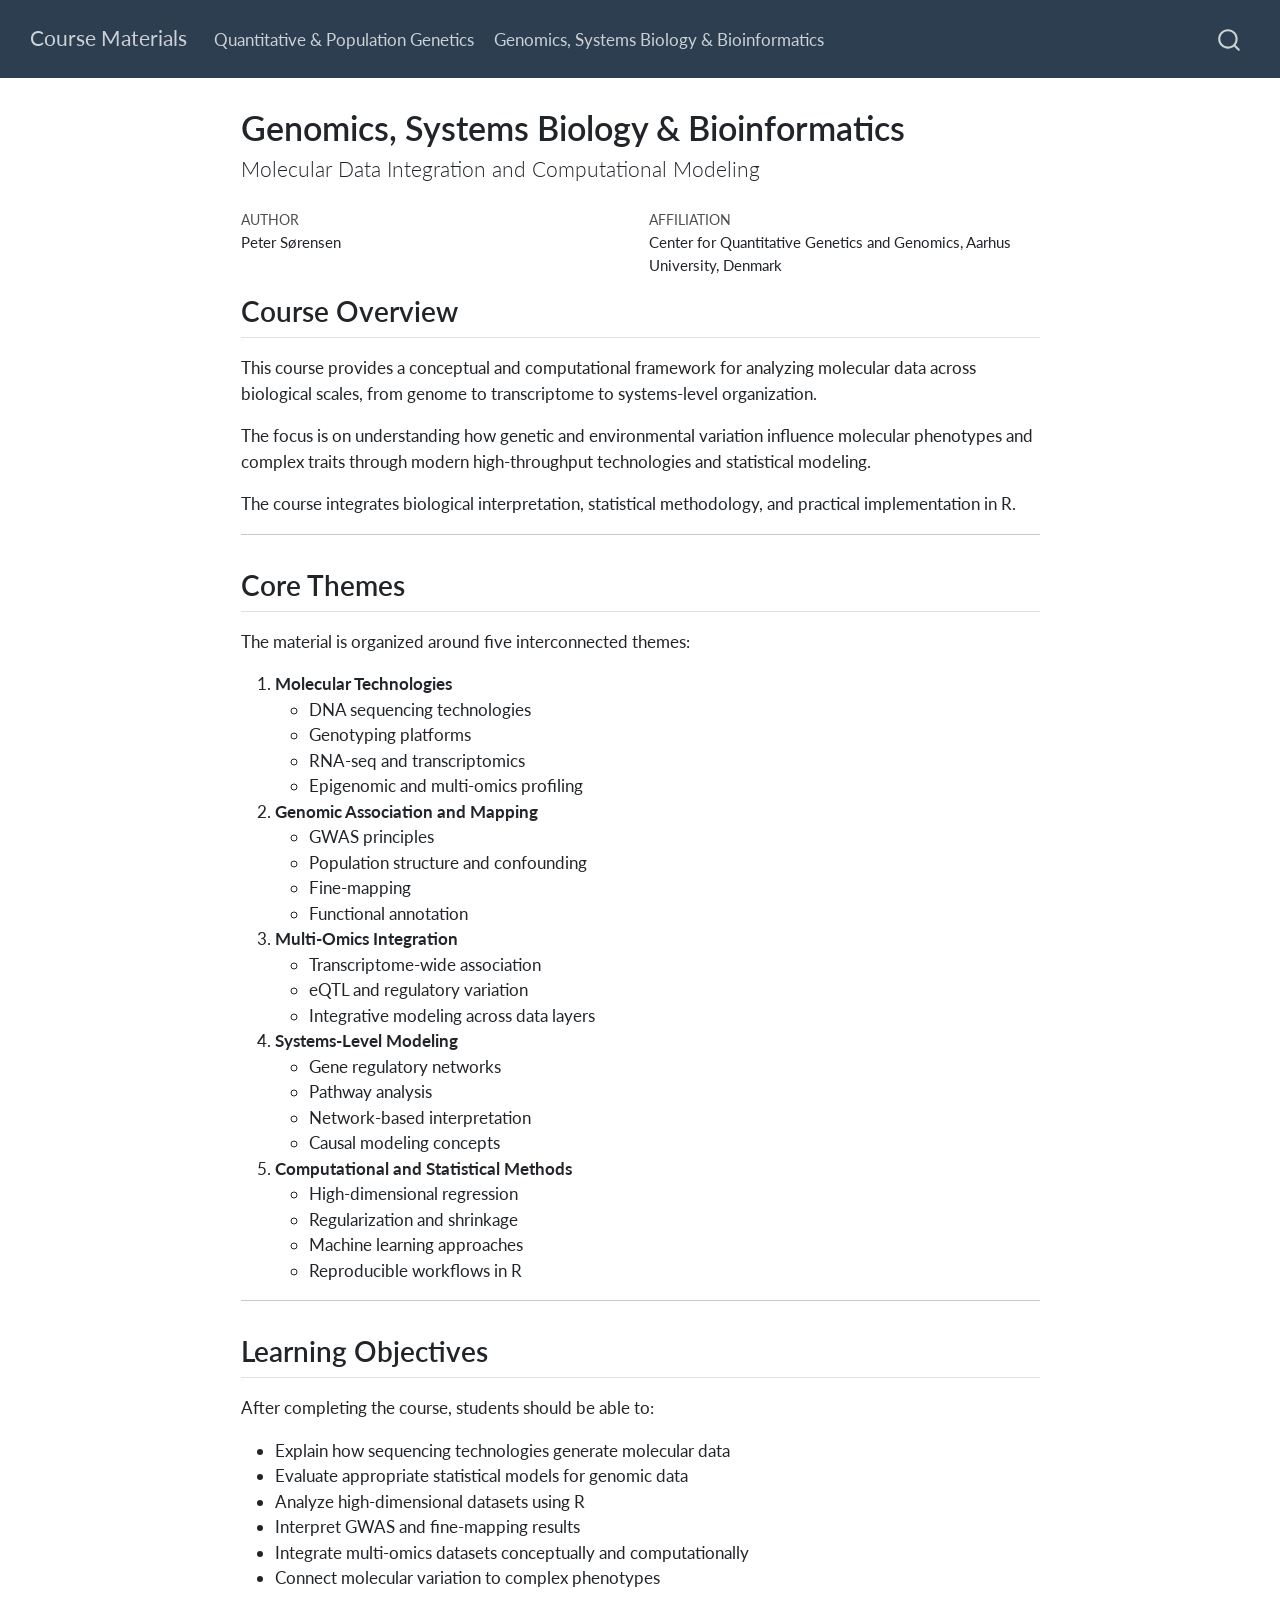
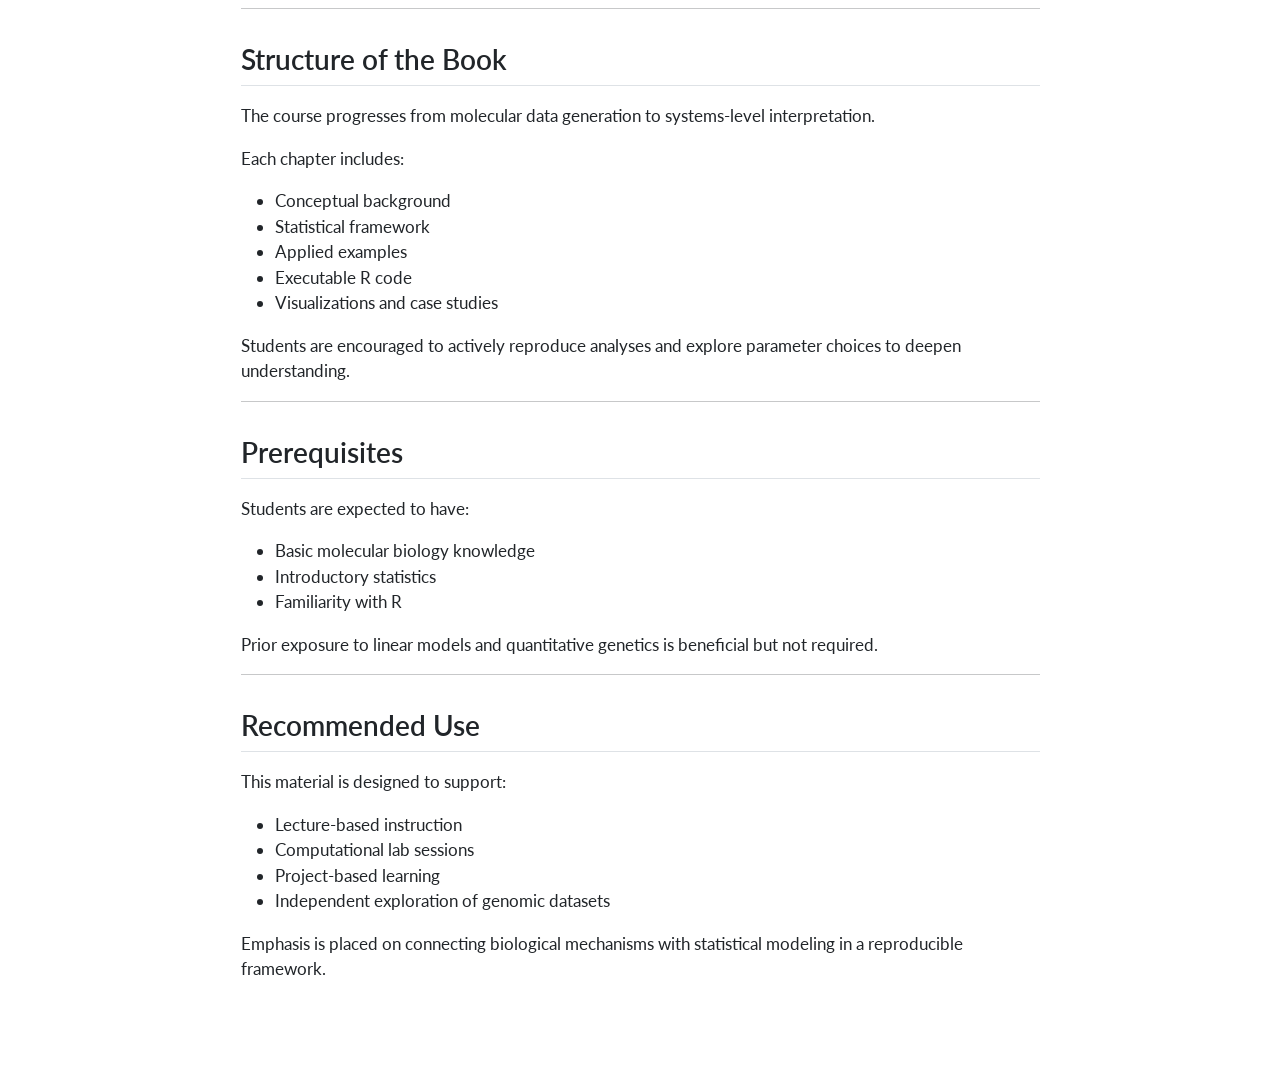
==== commit 9193db75: "updates" ====
--- a/docs/genomics-systems-bioinfo/index.html
+++ b/docs/genomics-systems-bioinfo/index.html
@@ -8,7 +8,7 @@
 
 <meta name="author" content="Peter Sørensen">
 
-<title>Genomics, Systems Biology &amp; Bioinformatics – Teaching – Peter Sørensen</title>
+<title>Genomics, Systems Biology &amp; Bioinformatics – Course Materials</title>
 <style>
 code{white-space: pre-wrap;}
 span.smallcaps{font-variant: small-caps;}
@@ -80,7 +80,7 @@
       <div class="navbar-container container-fluid">
       <div class="navbar-brand-container mx-auto">
     <a class="navbar-brand" href="../index.html">
-    <span class="navbar-title">Teaching – Peter Sørensen</span>
+    <span class="navbar-title">Course Materials</span>
     </a>
   </div>
             <div id="quarto-search" class="" title="Search"></div>
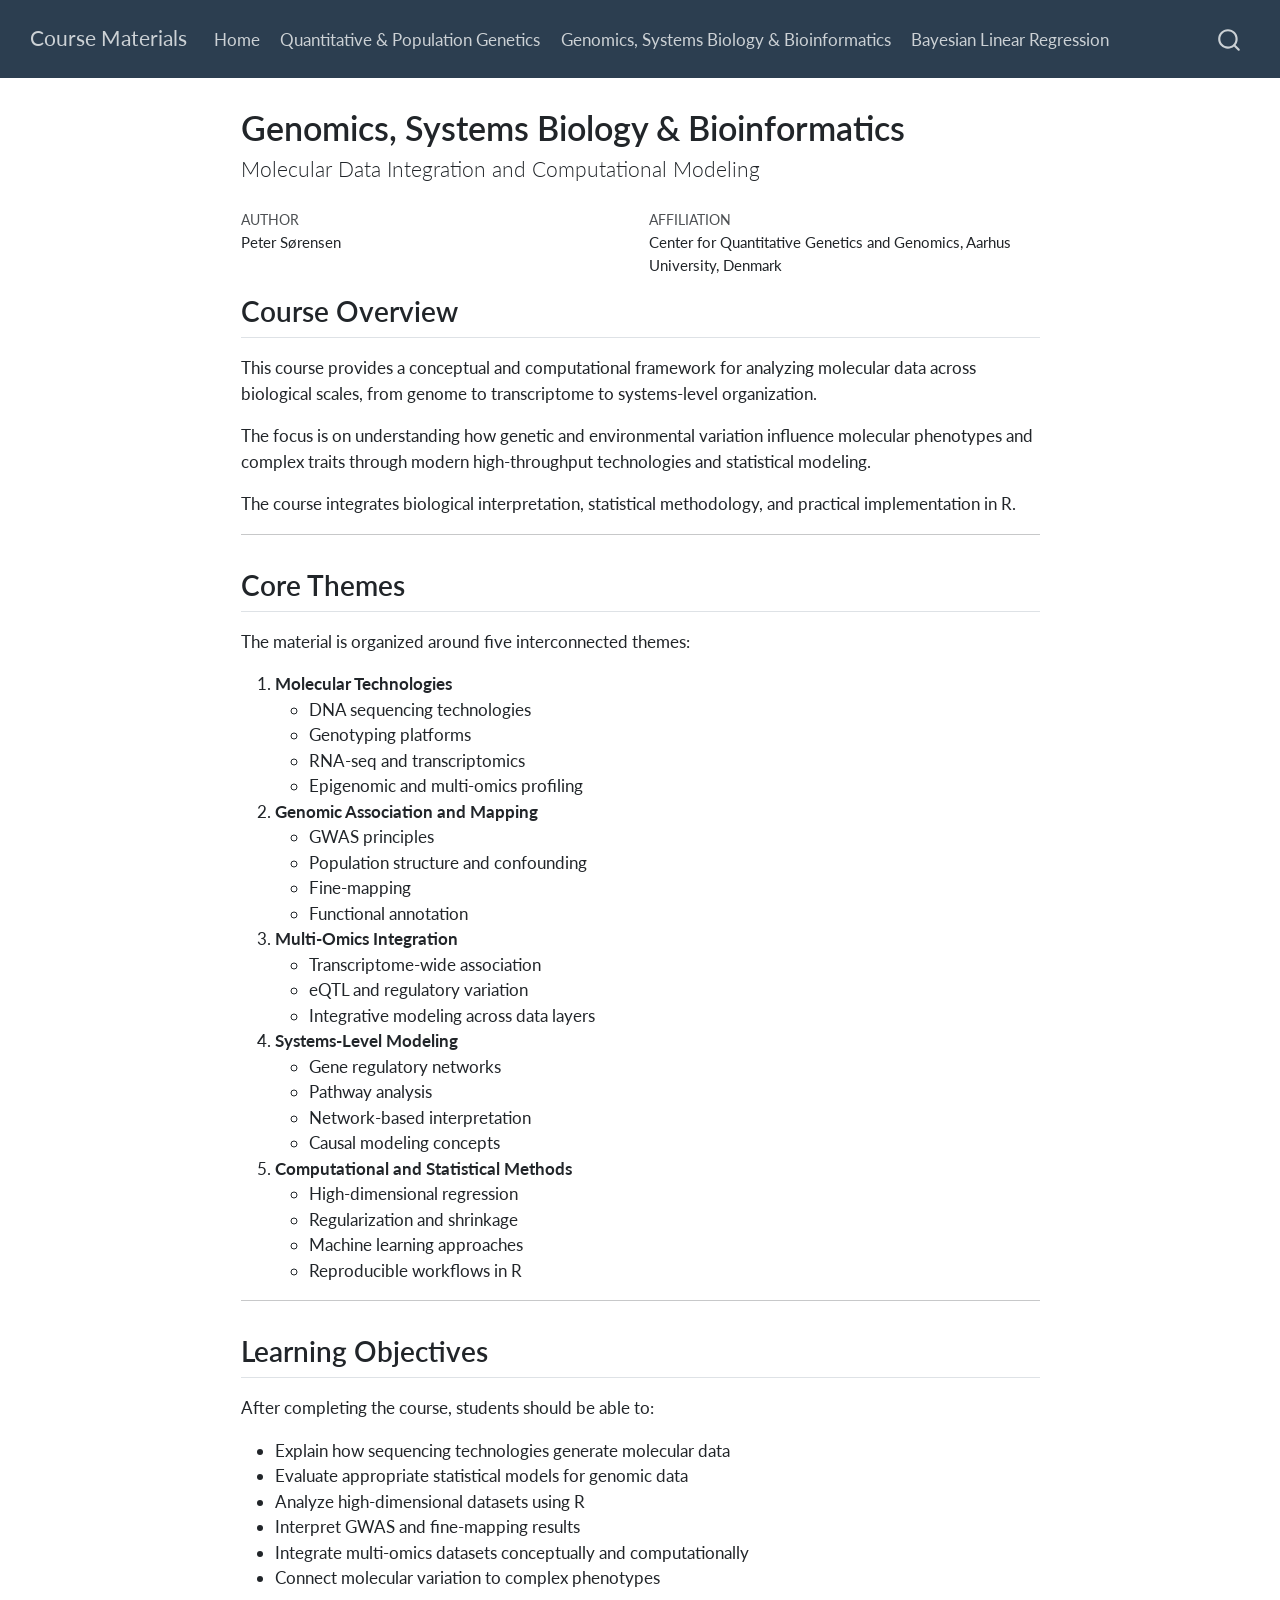
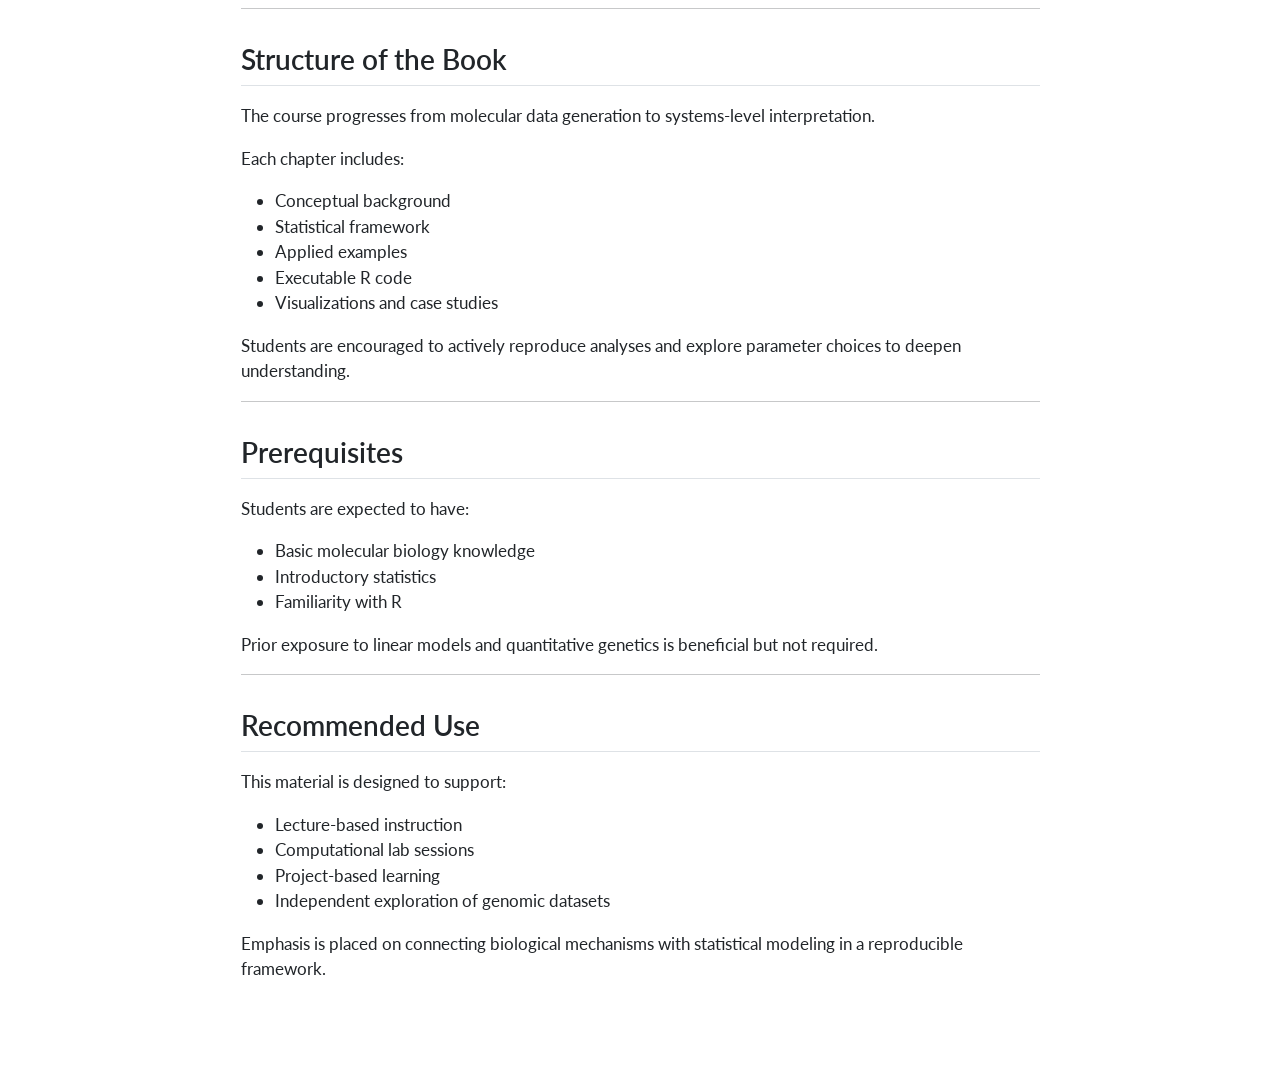
==== commit aa4e99cf: "updates" ====
--- a/docs/genomics-systems-bioinfo/index.html
+++ b/docs/genomics-systems-bioinfo/index.html
@@ -90,12 +90,20 @@
           <div class="collapse navbar-collapse" id="navbarCollapse">
             <ul class="navbar-nav navbar-nav-scroll me-auto">
   <li class="nav-item">
+    <a class="nav-link" href="../index.html"> 
+<span class="menu-text">Home</span></a>
+  </li>  
+  <li class="nav-item">
     <a class="nav-link" href="../quant-genetics/"> 
 <span class="menu-text">Quantitative &amp; Population Genetics</span></a>
   </li>  
   <li class="nav-item">
     <a class="nav-link" href="../genomics-systems-bioinfo/"> 
 <span class="menu-text">Genomics, Systems Biology &amp; Bioinformatics</span></a>
+  </li>  
+  <li class="nav-item">
+    <a class="nav-link" href="https://psoerensen.github.io/bayesian-linear-regression/"> 
+<span class="menu-text">Bayesian Linear Regression</span></a>
   </li>  
 </ul>
           </div> <!-- /navcollapse -->
